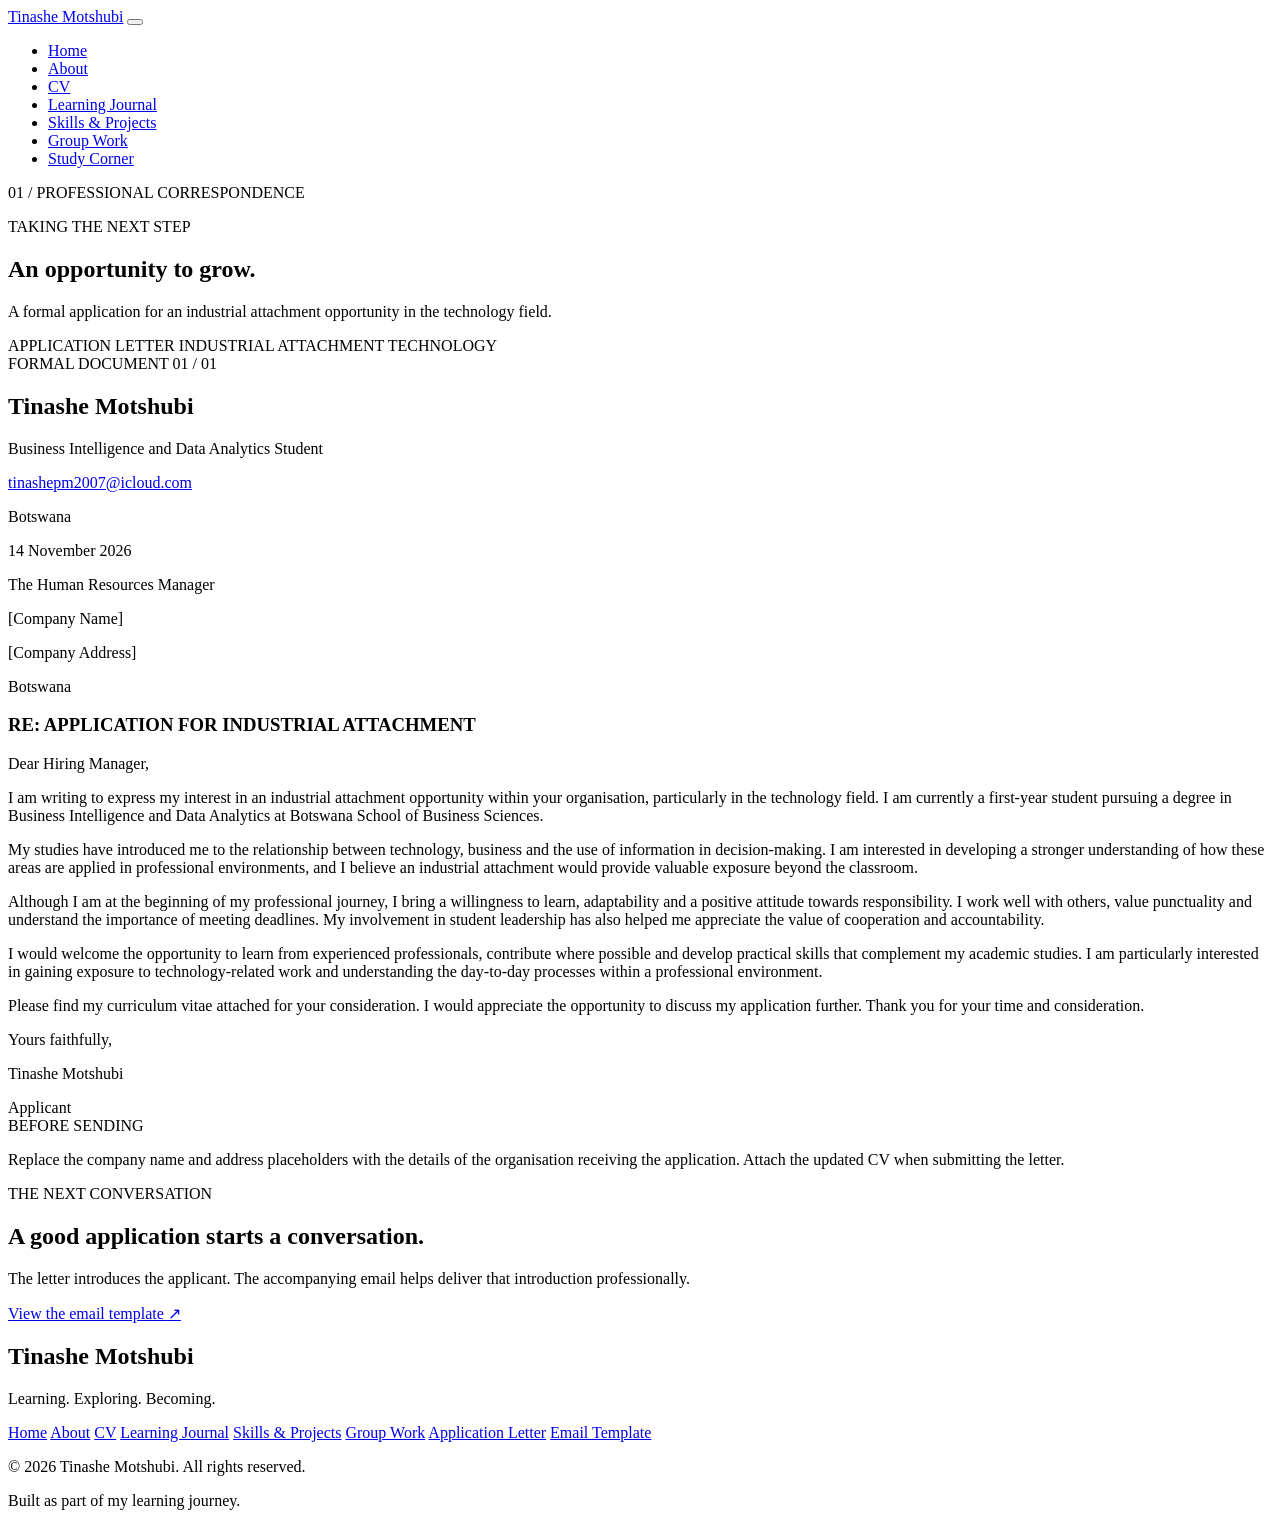
==== application-letter.html @ 74022b86 "Add application letter for industrial attachment This file contains a formal application letter for " ====
<!DOCTYPE html>
<html lang="en">
<head>
    <meta charset="UTF-8">
    <meta name="viewport" content="width=device-width, initial-scale=1.0">
    <meta name="description" content="Industrial attachment application letter by Tinashe Motshubi.">
    <title>Application Letter | Tinashe Motshubi</title>

    <link rel="stylesheet" href="../style.css">
    <script src="../script.js" defer></script>
</head>

<body>

    <header class="site-header">
        <a href="../index.html" class="site-name">Tinashe Motshubi</a>

        <button class="menu-toggle" aria-label="Toggle navigation menu" aria-expanded="false">
            <span></span>
            <span></span>
        </button>

        <nav class="navigation" aria-label="Main navigation">
            <ul class="nav-menu">
                <li><a href="../index.html">Home</a></li>
                <li><a href="about.html">About</a></li>
                <li><a href="cv.html">CV</a></li>
                <li><a href="learning-journey.html">Learning Journal</a></li>
                <li><a href="skills-projects.html">Skills & Projects</a></li>
                <li><a href="group-work.html">Group Work</a></li>
                <li><a href="study-corner.html">Study Corner</a></li>
            </ul>
        </nav>
    </header>


    <main>

        <!-- PAGE INTRODUCTION -->

        <section class="page-hero application-hero">

            <div class="section-label">
                <span>01 / PROFESSIONAL CORRESPONDENCE</span>
            </div>

            <div class="page-hero-content">

                <p class="eyebrow">TAKING THE NEXT STEP</p>

                <h1>
                    An opportunity
                    <span>to grow.</span>
                </h1>

                <p class="hero-description">
                    A formal application for an industrial attachment
                    opportunity in the technology field.
                </p>

            </div>

            <div class="application-meta">
                <span>APPLICATION LETTER</span>
                <span>INDUSTRIAL ATTACHMENT</span>
                <span>TECHNOLOGY</span>
            </div>

        </section>


        <!-- APPLICATION LETTER -->

        <section class="letter-section section-padding">

            <div class="letter-topline">
                <span>FORMAL DOCUMENT</span>
                <span>01 / 01</span>
            </div>


            <article class="application-document">

                <div class="letter-sender">

                    <h2>Tinashe Motshubi</h2>

                    <p>
                        Business Intelligence and Data Analytics Student
                    </p>

                    <a href="mailto:tinashepm2007@icloud.com">
                        tinashepm2007@icloud.com
                    </a>

                    <p>Botswana</p>

                </div>


                <div class="letter-date">
                    14 November 2026
                </div>


                <div class="letter-recipient">

                    <p>The Human Resources Manager</p>
                    <p>[Company Name]</p>
                    <p>[Company Address]</p>
                    <p>Botswana</p>

                </div>


                <h3 class="letter-subject">
                    RE: APPLICATION FOR INDUSTRIAL ATTACHMENT
                </h3>


                <div class="letter-body">

                    <p>Dear Hiring Manager,</p>

                    <p>
                        I am writing to express my interest in an
                        industrial attachment opportunity within your
                        organisation, particularly in the technology
                        field. I am currently a first-year student
                        pursuing a degree in Business Intelligence
                        and Data Analytics at Botswana School of
                        Business Sciences.
                    </p>

                    <p>
                        My studies have introduced me to the relationship
                        between technology, business and the use of
                        information in decision-making. I am interested
                        in developing a stronger understanding of how
                        these areas are applied in professional
                        environments, and I believe an industrial
                        attachment would provide valuable exposure
                        beyond the classroom.
                    </p>

                    <p>
                        Although I am at the beginning of my professional
                        journey, I bring a willingness to learn, adaptability
                        and a positive attitude towards responsibility.
                        I work well with others, value punctuality and
                        understand the importance of meeting deadlines.
                        My involvement in student leadership has also
                        helped me appreciate the value of cooperation
                        and accountability.
                    </p>

                    <p>
                        I would welcome the opportunity to learn from
                        experienced professionals, contribute where
                        possible and develop practical skills that
                        complement my academic studies. I am particularly
                        interested in gaining exposure to technology-related
                        work and understanding the day-to-day processes
                        within a professional environment.
                    </p>

                    <p>
                        Please find my curriculum vitae attached for
                        your consideration. I would appreciate the
                        opportunity to discuss my application further.
                        Thank you for your time and consideration.
                    </p>

                    <p>Yours faithfully,</p>

                    <div class="letter-signature">
                        <p>Tinashe Motshubi</p>
                        <span>Applicant</span>
                    </div>

                </div>

            </article>


            <div class="letter-note">

                <span class="note-label">BEFORE SENDING</span>

                <p>
                    Replace the company name and address placeholders
                    with the details of the organisation receiving
                    the application. Attach the updated CV when
                    submitting the letter.
                </p>

            </div>

        </section>


        <!-- CLOSING -->

        <section class="application-closing section-padding">

            <p class="eyebrow">THE NEXT CONVERSATION</p>

            <h2>
                A good application
                <span>starts a conversation.</span>
            </h2>

            <p>
                The letter introduces the applicant. The accompanying
                email helps deliver that introduction professionally.
            </p>

            <a href="email-template.html" class="text-link">
                View the email template <span aria-hidden="true">↗</span>
            </a>

        </section>

    </main>


    <footer class="site-footer">

        <div class="footer-main">

            <div class="footer-identity">
                <h2>Tinashe Motshubi</h2>
                <p>Learning. Exploring. Becoming.</p>
            </div>

            <div class="footer-links">
                <a href="../index.html">Home</a>
                <a href="about.html">About</a>
                <a href="cv.html">CV</a>
                <a href="learning-journey.html">Learning Journal</a>
                <a href="skills-projects.html">Skills & Projects</a>
                <a href="group-work.html">Group Work</a>
                <a href="application-letter.html">Application Letter</a>
                <a href="email-template.html">Email Template</a>
            </div>

        </div>

        <div class="footer-bottom">
            <p>© 2026 Tinashe Motshubi. All rights reserved.</p>
            <p>Built as part of my learning journey.</p>
        </div>

    </footer>

</body>
</html>
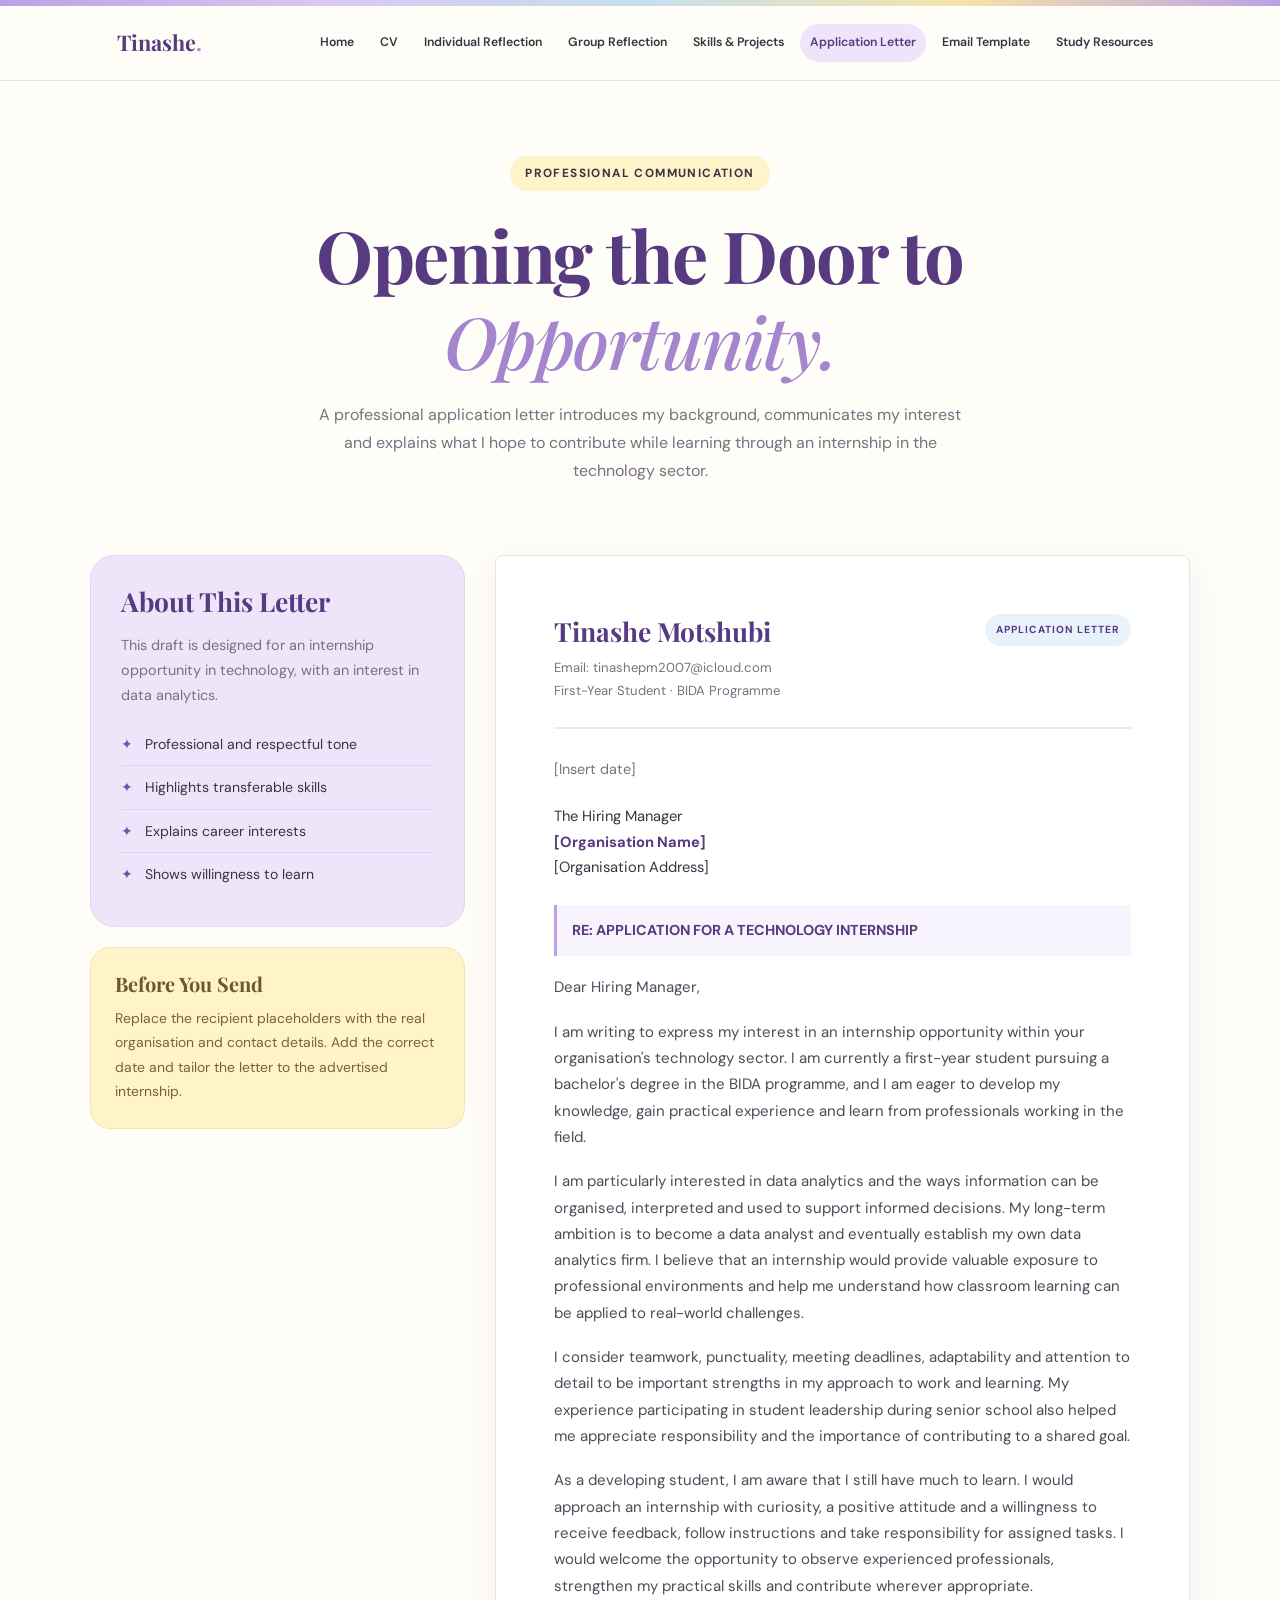
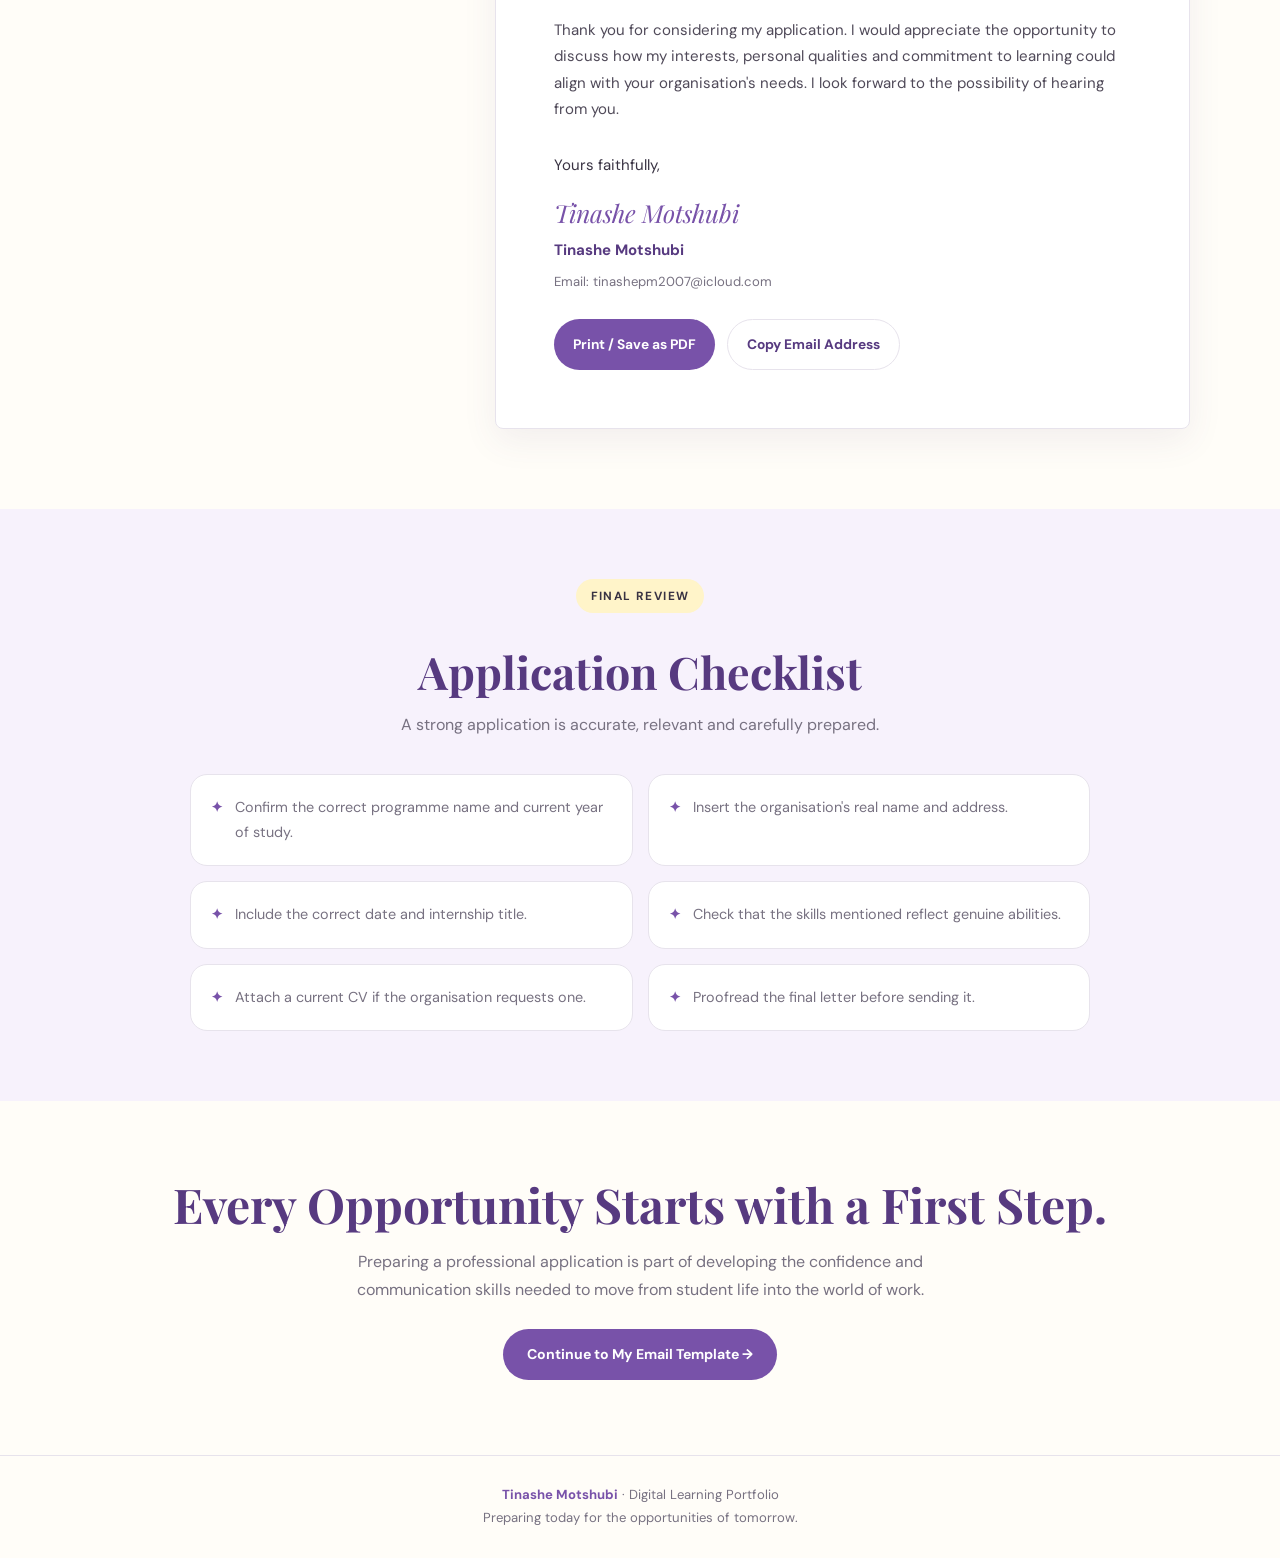
==== commit 33757463: "Create application-letter.html" ====
--- a/application-letter.html
+++ b/application-letter.html
@@ -1,257 +1,846 @@
+
 <!DOCTYPE html>
 <html lang="en">
 <head>
-    <meta charset="UTF-8">
-    <meta name="viewport" content="width=device-width, initial-scale=1.0">
-    <meta name="description" content="Industrial attachment application letter by Tinashe Motshubi.">
-    <title>Application Letter | Tinashe Motshubi</title>
-
-    <link rel="stylesheet" href="../style.css">
-    <script src="../script.js" defer></script>
+  <meta charset="UTF-8">
+  <meta name="viewport" content="width=device-width, initial-scale=1.0">
+  <meta name="description" content="Tinashe Motshubi's internship application letter for opportunities in the technology sector.">
+  <title>Application Letter | Tinashe Motshubi</title>
+
+  <link rel="preconnect" href="https://fonts.googleapis.com">
+  <link rel="preconnect" href="https://fonts.gstatic.com" crossorigin>
+  <link href="https://fonts.googleapis.com/css2?family=DM+Sans:wght@400;500;600;700&family=Playfair+Display:wght@500;600;700&display=swap" rel="stylesheet">
+
+  <style>
+    :root {
+      --cream: #fffdf8;
+      --white: #ffffff;
+      --purple: #7852a9;
+      --purple-dark: #573a80;
+      --lilac: #eee5fa;
+      --blue: #e8f2fb;
+      --yellow: #fff4c9;
+      --silver: #e7e3ec;
+      --text: #393343;
+      --muted: #777181;
+      --shadow: 0 12px 35px rgba(84, 61, 112, 0.08);
+    }
+
+    * {
+      margin: 0;
+      padding: 0;
+      box-sizing: border-box;
+    }
+
+    html {
+      scroll-behavior: smooth;
+    }
+
+    body {
+      font-family: "DM Sans", sans-serif;
+      background: var(--cream);
+      color: var(--text);
+      line-height: 1.75;
+    }
+
+    a {
+      text-decoration: none;
+      color: inherit;
+    }
+
+    .top-strip {
+      height: 6px;
+      background: linear-gradient(
+        90deg,
+        #bca1e6,
+        #d9c8f0,
+        #c6dfef,
+        #f5e4a9,
+        #bca1e6
+      );
+    }
+
+    header {
+      position: sticky;
+      top: 0;
+      z-index: 100;
+      background: rgba(255, 253, 248, 0.97);
+      border-bottom: 1px solid var(--silver);
+    }
+
+    .nav-container {
+      max-width: 1200px;
+      margin: auto;
+      padding: 18px 6%;
+      display: flex;
+      justify-content: space-between;
+      align-items: center;
+      gap: 24px;
+    }
+
+    .brand {
+      font-family: "Playfair Display", serif;
+      font-size: 1.35rem;
+      font-weight: 700;
+      color: var(--purple-dark);
+      white-space: nowrap;
+    }
+
+    .brand span {
+      color: #ad8bd5;
+    }
+
+    .menu-toggle {
+      display: none;
+      padding: 8px 12px;
+      background: white;
+      border: 1px solid var(--silver);
+      border-radius: 10px;
+      font: inherit;
+      color: var(--purple-dark);
+      cursor: pointer;
+    }
+
+    nav {
+      display: flex;
+      flex-wrap: wrap;
+      justify-content: flex-end;
+      gap: 6px;
+    }
+
+    nav a {
+      padding: 8px 10px;
+      border-radius: 30px;
+      font-size: 0.77rem;
+      font-weight: 600;
+      transition: 0.25s;
+    }
+
+    nav a:hover,
+    nav a.active {
+      background: var(--lilac);
+      color: var(--purple-dark);
+    }
+
+    .hero {
+      max-width: 1100px;
+      margin: auto;
+      padding: 75px 6% 45px;
+      text-align: center;
+    }
+
+    .eyebrow {
+      display: inline-block;
+      background: var(--yellow);
+      padding: 7px 15px;
+      border-radius: 30px;
+      font-size: 0.74rem;
+      font-weight: 700;
+      letter-spacing: 1.4px;
+      text-transform: uppercase;
+      margin-bottom: 20px;
+    }
+
+    h1,
+    h2,
+    h3 {
+      font-family: "Playfair Display", serif;
+      line-height: 1.2;
+    }
+
+    h1 {
+      font-size: clamp(2.6rem, 6vw, 4.5rem);
+      color: var(--purple-dark);
+      letter-spacing: -1.5px;
+      margin-bottom: 18px;
+    }
+
+    h1 em {
+      color: #a585ce;
+      font-weight: 500;
+    }
+
+    .hero p {
+      max-width: 660px;
+      margin: auto;
+      color: var(--muted);
+    }
+
+    .letter-section {
+      padding: 25px 6% 80px;
+    }
+
+    .letter-layout {
+      max-width: 1100px;
+      margin: auto;
+      display: grid;
+      grid-template-columns: 0.7fr 1.3fr;
+      align-items: start;
+      gap: 30px;
+    }
+
+    .side-panel {
+      position: sticky;
+      top: 110px;
+    }
+
+    .side-card {
+      background: var(--lilac);
+      border: 1px solid #e1d4f2;
+      border-radius: 24px;
+      padding: 30px;
+      margin-bottom: 20px;
+    }
+
+    .side-card h2 {
+      font-size: 1.65rem;
+      color: var(--purple-dark);
+      margin-bottom: 15px;
+    }
+
+    .side-card p {
+      color: var(--muted);
+      font-size: 0.9rem;
+      margin-bottom: 14px;
+    }
+
+    .side-card ul {
+      list-style: none;
+    }
+
+    .side-card li {
+      position: relative;
+      padding: 9px 0 9px 24px;
+      border-bottom: 1px solid rgba(120, 82, 169, 0.13);
+      color: var(--text);
+      font-size: 0.88rem;
+    }
+
+    .side-card li:last-child {
+      border-bottom: none;
+    }
+
+    .side-card li::before {
+      content: "✦";
+      position: absolute;
+      left: 0;
+      color: var(--purple);
+    }
+
+    .tip-card {
+      background: var(--yellow);
+      border: 1px solid #f1e5b6;
+      border-radius: 20px;
+      padding: 24px;
+    }
+
+    .tip-card h3 {
+      color: #6c592b;
+      font-size: 1.25rem;
+      margin-bottom: 10px;
+    }
+
+    .tip-card p {
+      color: #75643b;
+      font-size: 0.87rem;
+    }
+
+    .letter-paper {
+      background: white;
+      border: 1px solid var(--silver);
+      border-radius: 8px;
+      padding: clamp(25px, 5vw, 58px);
+      box-shadow: var(--shadow);
+      position: relative;
+    }
+
+    .paper-top {
+      display: flex;
+      justify-content: space-between;
+      align-items: flex-start;
+      gap: 15px;
+      padding-bottom: 24px;
+      border-bottom: 2px solid var(--lilac);
+      margin-bottom: 28px;
+    }
+
+    .sender-name {
+      font-family: "Playfair Display", serif;
+      font-size: 1.65rem;
+      font-weight: 700;
+      color: var(--purple-dark);
+      line-height: 1.3;
+    }
+
+    .sender-details {
+      color: var(--muted);
+      font-size: 0.82rem;
+      margin-top: 8px;
+      overflow-wrap: anywhere;
+    }
+
+    .document-label {
+      background: var(--blue);
+      color: var(--purple-dark);
+      border-radius: 20px;
+      padding: 7px 11px;
+      text-transform: uppercase;
+      letter-spacing: 1px;
+      font-size: 0.64rem;
+      font-weight: 700;
+      white-space: nowrap;
+    }
+
+    .letter-date {
+      margin-bottom: 22px;
+      color: var(--muted);
+      font-size: 0.9rem;
+    }
+
+    .recipient {
+      margin-bottom: 24px;
+      font-size: 0.92rem;
+    }
+
+    .recipient strong {
+      color: var(--purple-dark);
+    }
+
+    .subject {
+      font-weight: 700;
+      color: var(--purple-dark);
+      margin: 24px 0 18px;
+      padding: 13px 15px;
+      background: #f8f4fd;
+      border-left: 3px solid #bca1e6;
+      font-size: 0.9rem;
+    }
+
+    .letter-body p {
+      font-size: 0.94rem;
+      margin-bottom: 18px;
+      color: #504a59;
+    }
+
+    .letter-body strong {
+      color: var(--purple-dark);
+    }
+
+    .sign-off {
+      margin-top: 30px;
+      font-size: 0.94rem;
+    }
+
+    .signature {
+      font-family: "Playfair Display", serif;
+      color: var(--purple);
+      font-size: 1.55rem;
+      font-style: italic;
+      margin: 12px 0 3px;
+    }
+
+    .letter-name {
+      font-weight: 700;
+      color: var(--purple-dark);
+    }
+
+    .action-row {
+      display: flex;
+      flex-wrap: wrap;
+      gap: 12px;
+      margin-top: 25px;
+    }
+
+    .action-button {
+      display: inline-block;
+      border: none;
+      border-radius: 30px;
+      padding: 12px 19px;
+      background: var(--purple);
+      color: white;
+      font: inherit;
+      font-size: 0.86rem;
+      font-weight: 700;
+      cursor: pointer;
+      transition: 0.25s;
+    }
+
+    .action-button:hover {
+      background: var(--purple-dark);
+      transform: translateY(-2px);
+    }
+
+    .action-button.secondary {
+      background: white;
+      color: var(--purple-dark);
+      border: 1px solid var(--silver);
+    }
+
+    .action-button.secondary:hover {
+      background: var(--lilac);
+    }
+
+    .checklist-section {
+      background: #f7f2fc;
+      padding: 70px 6%;
+    }
+
+    .checklist-inner {
+      max-width: 900px;
+      margin: auto;
+    }
+
+    .section-heading {
+      text-align: center;
+      margin-bottom: 35px;
+    }
+
+    .section-heading h2 {
+      color: var(--purple-dark);
+      font-size: clamp(2rem, 4vw, 2.8rem);
+      margin: 12px 0;
+    }
+
+    .section-heading p {
+      color: var(--muted);
+    }
+
+    .checklist {
+      display: grid;
+      grid-template-columns: repeat(2, minmax(0, 1fr));
+      gap: 15px;
+    }
+
+    .check-item {
+      display: flex;
+      align-items: flex-start;
+      gap: 12px;
+      padding: 20px;
+      border: 1px solid var(--silver);
+      border-radius: 17px;
+      background: white;
+      font-size: 0.9rem;
+      color: var(--muted);
+    }
+
+    .check-item span {
+      color: var(--purple);
+      font-weight: 700;
+    }
+
+    .closing {
+      text-align: center;
+      padding: 75px 6%;
+    }
+
+    .closing h2 {
+      color: var(--purple-dark);
+      font-size: clamp(2rem, 4vw, 3rem);
+      margin-bottom: 15px;
+    }
+
+    .closing p {
+      max-width: 650px;
+      margin: auto;
+      color: var(--muted);
+    }
+
+    .next-link {
+      display: inline-block;
+      margin-top: 25px;
+      background: var(--purple);
+      color: white;
+      padding: 13px 24px;
+      border-radius: 30px;
+      font-size: 0.88rem;
+      font-weight: 700;
+      transition: 0.25s;
+    }
+
+    .next-link:hover {
+      background: var(--purple-dark);
+      transform: translateY(-2px);
+    }
+
+    footer {
+      border-top: 1px solid var(--silver);
+      padding: 28px 6%;
+      text-align: center;
+      color: var(--muted);
+      font-size: 0.82rem;
+    }
+
+    footer strong {
+      color: var(--purple);
+    }
+
+    @media (max-width: 900px) {
+      .nav-container {
+        flex-wrap: wrap;
+      }
+
+      .menu-toggle {
+        display: block;
+      }
+
+      nav {
+        display: none;
+        width: 100%;
+        flex-direction: column;
+        align-items: stretch;
+      }
+
+      nav.open {
+        display: flex;
+      }
+
+      nav a {
+        padding: 10px 13px;
+      }
+
+      .letter-layout {
+        grid-template-columns: 1fr;
+      }
+
+      .side-panel {
+        position: static;
+      }
+    }
+
+    @media (max-width: 600px) {
+      .letter-section {
+        padding-left: 4%;
+        padding-right: 4%;
+      }
+
+      .letter-paper {
+        padding: 25px 20px;
+      }
+
+      .paper-top {
+        flex-direction: column;
+      }
+
+      .checklist {
+        grid-template-columns: 1fr;
+      }
+
+      .section-heading {
+        padding: 0 8px;
+      }
+    }
+
+    @media print {
+      @page {
+        size: A4;
+        margin: 18mm;
+      }
+
+      body {
+        background: white;
+        font-size: 11pt;
+      }
+
+      header,
+      .top-strip,
+      .hero,
+      .side-panel,
+      .action-row,
+      .checklist-section,
+      .closing,
+      footer {
+        display: none !important;
+      }
+
+      .letter-section {
+        padding: 0;
+      }
+
+      .letter-layout {
+        display: block;
+        max-width: none;
+      }
+
+      .letter-paper {
+        border: none;
+        box-shadow: none;
+        padding: 0;
+      }
+
+      .paper-top {
+        margin-bottom: 20px;
+      }
+
+      .letter-body p {
+        font-size: 10.5pt;
+        line-height: 1.6;
+      }
+
+      .subject {
+        background: white;
+      }
+    }
+  </style>
 </head>
 
 <body>
-
-    <header class="site-header">
-        <a href="../index.html" class="site-name">Tinashe Motshubi</a>
-
-        <button class="menu-toggle" aria-label="Toggle navigation menu" aria-expanded="false">
-            <span></span>
-            <span></span>
-        </button>
-
-        <nav class="navigation" aria-label="Main navigation">
-            <ul class="nav-menu">
-                <li><a href="../index.html">Home</a></li>
-                <li><a href="about.html">About</a></li>
-                <li><a href="cv.html">CV</a></li>
-                <li><a href="learning-journey.html">Learning Journal</a></li>
-                <li><a href="skills-projects.html">Skills & Projects</a></li>
-                <li><a href="group-work.html">Group Work</a></li>
-                <li><a href="study-corner.html">Study Corner</a></li>
+  <div class="top-strip"></div>
+
+  <header>
+    <div class="nav-container">
+      <a href="index.html" class="brand">Tinashe<span>.</span></a>
+
+      <button
+        class="menu-toggle"
+        id="menuToggle"
+        aria-label="Toggle navigation"
+        aria-expanded="false"
+      >
+        ☰ Menu
+      </button>
+
+      <nav id="mainNav">
+        <a href="index.html">Home</a>
+        <a href="cv.html">CV</a>
+        <a href="individual-reflection.html">Individual Reflection</a>
+        <a href="group-reflection.html">Group Reflection</a>
+        <a href="skills-projects.html">Skills & Projects</a>
+        <a href="application-letter.html" class="active">Application Letter</a>
+        <a href="email-template.html">Email Template</a>
+        <a href="study-resources.html">Study Resources</a>
+      </nav>
+    </div>
+  </header>
+
+  <main>
+    <section class="hero">
+      <span class="eyebrow">Professional Communication</span>
+      <h1>Opening the Door to <em>Opportunity.</em></h1>
+      <p>
+        A professional application letter introduces my background,
+        communicates my interest and explains what I hope to contribute
+        while learning through an internship in the technology sector.
+      </p>
+    </section>
+
+    <section class="letter-section">
+      <div class="letter-layout">
+
+        <aside class="side-panel">
+          <div class="side-card">
+            <h2>About This Letter</h2>
+            <p>
+              This draft is designed for an internship opportunity in
+              technology, with an interest in data analytics.
+            </p>
+
+            <ul>
+              <li>Professional and respectful tone</li>
+              <li>Highlights transferable skills</li>
+              <li>Explains career interests</li>
+              <li>Shows willingness to learn</li>
             </ul>
-        </nav>
-    </header>
-
-
-    <main>
-
-        <!-- PAGE INTRODUCTION -->
-
-        <section class="page-hero application-hero">
-
-            <div class="section-label">
-                <span>01 / PROFESSIONAL CORRESPONDENCE</span>
+          </div>
+
+          <div class="tip-card">
+            <h3>Before You Send</h3>
+            <p>
+              Replace the recipient placeholders with the real organisation
+              and contact details. Add the correct date and tailor the letter
+              to the advertised internship.
+            </p>
+          </div>
+        </aside>
+
+        <article class="letter-paper">
+          <div class="paper-top">
+            <div>
+              <div class="sender-name">Tinashe Motshubi</div>
+              <div class="sender-details">
+                Email: tinashepm2007@icloud.com<br>
+                First-Year Student · BIDA Programme
+              </div>
             </div>
 
-            <div class="page-hero-content">
-
-                <p class="eyebrow">TAKING THE NEXT STEP</p>
-
-                <h1>
-                    An opportunity
-                    <span>to grow.</span>
-                </h1>
-
-                <p class="hero-description">
-                    A formal application for an industrial attachment
-                    opportunity in the technology field.
-                </p>
-
+            <span class="document-label">Application Letter</span>
+          </div>
+
+          <p class="letter-date">[Insert date]</p>
+
+          <div class="recipient">
+            The Hiring Manager<br>
+            <strong>[Organisation Name]</strong><br>
+            [Organisation Address]
+          </div>
+
+          <p class="subject">
+            RE: APPLICATION FOR A TECHNOLOGY INTERNSHIP
+          </p>
+
+          <div class="letter-body">
+            <p>Dear Hiring Manager,</p>
+
+            <p>
+              I am writing to express my interest in an internship opportunity
+              within your organisation's technology sector. I am currently a
+              first-year student pursuing a bachelor's degree in the BIDA
+              programme, and I am eager to develop my knowledge, gain practical
+              experience and learn from professionals working in the field.
+            </p>
+
+            <p>
+              I am particularly interested in data analytics and the ways
+              information can be organised, interpreted and used to support
+              informed decisions. My long-term ambition is to become a data
+              analyst and eventually establish my own data analytics firm.
+              I believe that an internship would provide valuable exposure
+              to professional environments and help me understand how
+              classroom learning can be applied to real-world challenges.
+            </p>
+
+            <p>
+              I consider teamwork, punctuality, meeting deadlines,
+              adaptability and attention to detail to be important strengths
+              in my approach to work and learning. My experience participating
+              in student leadership during senior school also helped me
+              appreciate responsibility and the importance of contributing
+              to a shared goal.
+            </p>
+
+            <p>
+              As a developing student, I am aware that I still have much to
+              learn. I would approach an internship with curiosity, a positive
+              attitude and a willingness to receive feedback, follow
+              instructions and take responsibility for assigned tasks.
+              I would welcome the opportunity to observe experienced
+              professionals, strengthen my practical skills and contribute
+              wherever appropriate.
+            </p>
+
+            <p>
+              Thank you for considering my application. I would appreciate
+              the opportunity to discuss how my interests, personal qualities
+              and commitment to learning could align with your organisation's
+              needs. I look forward to the possibility of hearing from you.
+            </p>
+
+            <div class="sign-off">
+              Yours faithfully,
+
+              <div class="signature">Tinashe Motshubi</div>
+              <div class="letter-name">Tinashe Motshubi</div>
+              <div class="sender-details">
+                Email: tinashepm2007@icloud.com
+              </div>
             </div>
-
-            <div class="application-meta">
-                <span>APPLICATION LETTER</span>
-                <span>INDUSTRIAL ATTACHMENT</span>
-                <span>TECHNOLOGY</span>
-            </div>
-
-        </section>
-
-
-        <!-- APPLICATION LETTER -->
-
-        <section class="letter-section section-padding">
-
-            <div class="letter-topline">
-                <span>FORMAL DOCUMENT</span>
-                <span>01 / 01</span>
-            </div>
-
-
-            <article class="application-document">
-
-                <div class="letter-sender">
-
-                    <h2>Tinashe Motshubi</h2>
-
-                    <p>
-                        Business Intelligence and Data Analytics Student
-                    </p>
-
-                    <a href="mailto:tinashepm2007@icloud.com">
-                        tinashepm2007@icloud.com
-                    </a>
-
-                    <p>Botswana</p>
-
-                </div>
-
-
-                <div class="letter-date">
-                    14 November 2026
-                </div>
-
-
-                <div class="letter-recipient">
-
-                    <p>The Human Resources Manager</p>
-                    <p>[Company Name]</p>
-                    <p>[Company Address]</p>
-                    <p>Botswana</p>
-
-                </div>
-
-
-                <h3 class="letter-subject">
-                    RE: APPLICATION FOR INDUSTRIAL ATTACHMENT
-                </h3>
-
-
-                <div class="letter-body">
-
-                    <p>Dear Hiring Manager,</p>
-
-                    <p>
-                        I am writing to express my interest in an
-                        industrial attachment opportunity within your
-                        organisation, particularly in the technology
-                        field. I am currently a first-year student
-                        pursuing a degree in Business Intelligence
-                        and Data Analytics at Botswana School of
-                        Business Sciences.
-                    </p>
-
-                    <p>
-                        My studies have introduced me to the relationship
-                        between technology, business and the use of
-                        information in decision-making. I am interested
-                        in developing a stronger understanding of how
-                        these areas are applied in professional
-                        environments, and I believe an industrial
-                        attachment would provide valuable exposure
-                        beyond the classroom.
-                    </p>
-
-                    <p>
-                        Although I am at the beginning of my professional
-                        journey, I bring a willingness to learn, adaptability
-                        and a positive attitude towards responsibility.
-                        I work well with others, value punctuality and
-                        understand the importance of meeting deadlines.
-                        My involvement in student leadership has also
-                        helped me appreciate the value of cooperation
-                        and accountability.
-                    </p>
-
-                    <p>
-                        I would welcome the opportunity to learn from
-                        experienced professionals, contribute where
-                        possible and develop practical skills that
-                        complement my academic studies. I am particularly
-                        interested in gaining exposure to technology-related
-                        work and understanding the day-to-day processes
-                        within a professional environment.
-                    </p>
-
-                    <p>
-                        Please find my curriculum vitae attached for
-                        your consideration. I would appreciate the
-                        opportunity to discuss my application further.
-                        Thank you for your time and consideration.
-                    </p>
-
-                    <p>Yours faithfully,</p>
-
-                    <div class="letter-signature">
-                        <p>Tinashe Motshubi</p>
-                        <span>Applicant</span>
-                    </div>
-
-                </div>
-
-            </article>
-
-
-            <div class="letter-note">
-
-                <span class="note-label">BEFORE SENDING</span>
-
-                <p>
-                    Replace the company name and address placeholders
-                    with the details of the organisation receiving
-                    the application. Attach the updated CV when
-                    submitting the letter.
-                </p>
-
-            </div>
-
-        </section>
-
-
-        <!-- CLOSING -->
-
-        <section class="application-closing section-padding">
-
-            <p class="eyebrow">THE NEXT CONVERSATION</p>
-
-            <h2>
-                A good application
-                <span>starts a conversation.</span>
-            </h2>
-
-            <p>
-                The letter introduces the applicant. The accompanying
-                email helps deliver that introduction professionally.
-            </p>
-
-            <a href="email-template.html" class="text-link">
-                View the email template <span aria-hidden="true">↗</span>
-            </a>
-
-        </section>
-
-    </main>
-
-
-    <footer class="site-footer">
-
-        <div class="footer-main">
-
-            <div class="footer-identity">
-                <h2>Tinashe Motshubi</h2>
-                <p>Learning. Exploring. Becoming.</p>
-            </div>
-
-            <div class="footer-links">
-                <a href="../index.html">Home</a>
-                <a href="about.html">About</a>
-                <a href="cv.html">CV</a>
-                <a href="learning-journey.html">Learning Journal</a>
-                <a href="skills-projects.html">Skills & Projects</a>
-                <a href="group-work.html">Group Work</a>
-                <a href="application-letter.html">Application Letter</a>
-                <a href="email-template.html">Email Template</a>
-            </div>
-
+          </div>
+
+          <div class="action-row">
+            <button class="action-button" onclick="window.print()">
+              Print / Save as PDF
+            </button>
+
+            <button
+              class="action-button secondary"
+              id="copyEmail"
+              type="button"
+            >
+              Copy Email Address
+            </button>
+          </div>
+        </article>
+      </div>
+    </section>
+
+    <section class="checklist-section">
+      <div class="checklist-inner">
+        <div class="section-heading">
+          <span class="eyebrow">Final Review</span>
+          <h2>Application Checklist</h2>
+          <p>
+            A strong application is accurate, relevant and carefully prepared.
+          </p>
         </div>
 
-        <div class="footer-bottom">
-            <p>© 2026 Tinashe Motshubi. All rights reserved.</p>
-            <p>Built as part of my learning journey.</p>
+        <div class="checklist">
+          <div class="check-item">
+            <span>✦</span>
+            <p>Confirm the correct programme name and current year of study.</p>
+          </div>
+
+          <div class="check-item">
+            <span>✦</span>
+            <p>Insert the organisation's real name and address.</p>
+          </div>
+
+          <div class="check-item">
+            <span>✦</span>
+            <p>Include the correct date and internship title.</p>
+          </div>
+
+          <div class="check-item">
+            <span>✦</span>
+            <p>Check that the skills mentioned reflect genuine abilities.</p>
+          </div>
+
+          <div class="check-item">
+            <span>✦</span>
+            <p>Attach a current CV if the organisation requests one.</p>
+          </div>
+
+          <div class="check-item">
+            <span>✦</span>
+            <p>Proofread the final letter before sending it.</p>
+          </div>
         </div>
-
-    </footer>
-
+      </div>
+    </section>
+
+    <section class="closing">
+      <h2>Every Opportunity Starts with a First Step.</h2>
+      <p>
+        Preparing a professional application is part of developing the
+        confidence and communication skills needed to move from student
+        life into the world of work.
+      </p>
+
+      <a href="email-template.html" class="next-link">
+        Continue to My Email Template →
+      </a>
+    </section>
+  </main>
+
+  <footer>
+    <p><strong>Tinashe Motshubi</strong> · Digital Learning Portfolio</p>
+    <p>Preparing today for the opportunities of tomorrow.</p>
+  </footer>
+
+  <script>
+    const menuToggle = document.getElementById("menuToggle");
+    const mainNav = document.getElementById("mainNav");
+
+    menuToggle.addEventListener("click", function () {
+      const isOpen = mainNav.classList.toggle("open");
+      menuToggle.setAttribute("aria-expanded", isOpen);
+    });
+
+    mainNav.querySelectorAll("a").forEach(function (link) {
+      link.addEventListener("click", function () {
+        mainNav.classList.remove("open");
+        menuToggle.setAttribute("aria-expanded", "false");
+      });
+    });
+
+    document.getElementById("copyEmail").addEventListener("click", async function () {
+      const email = "tinashepm2007@icloud.com";
+
+      try {
+        await navigator.clipboard.writeText(email);
+        this.textContent = "Email Copied!";
+      } catch (error) {
+        window.prompt("Copy this email address:", email);
+      }
+    });
+  </script>
 </body>
 </html>
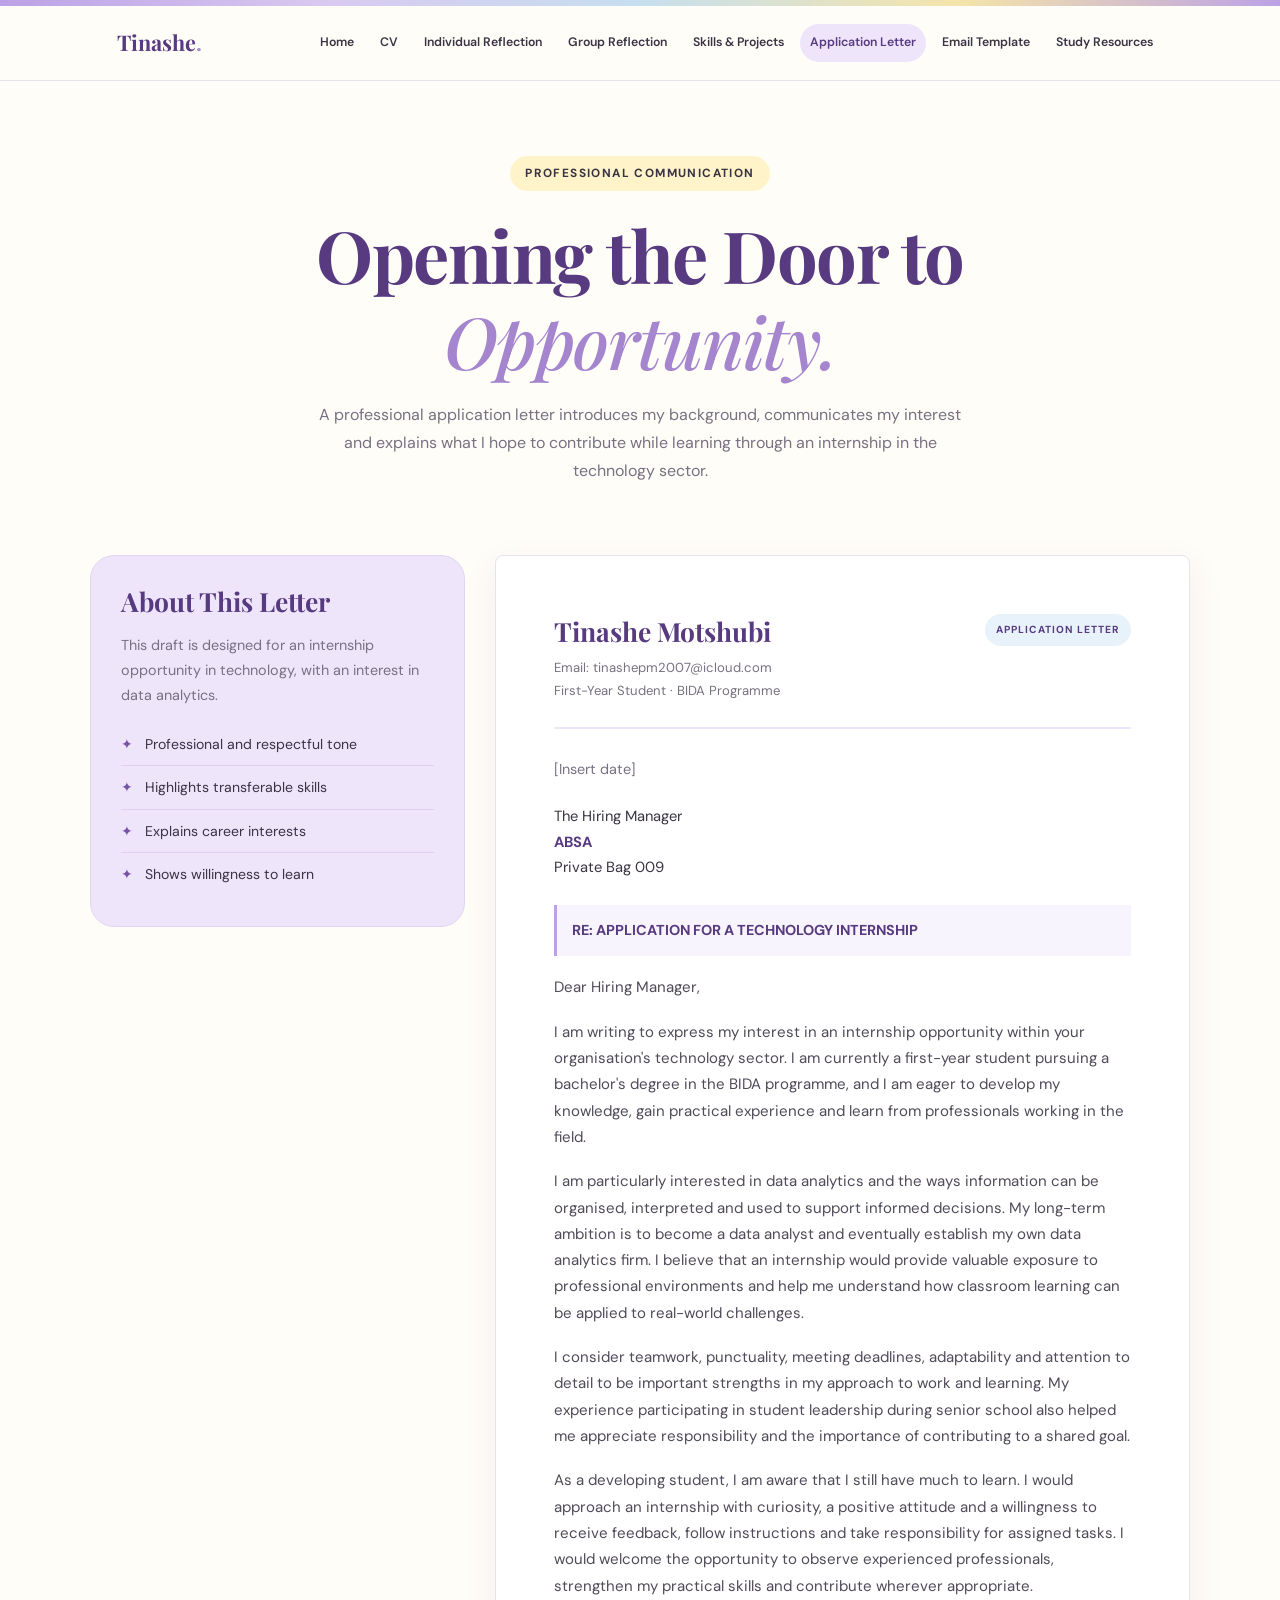
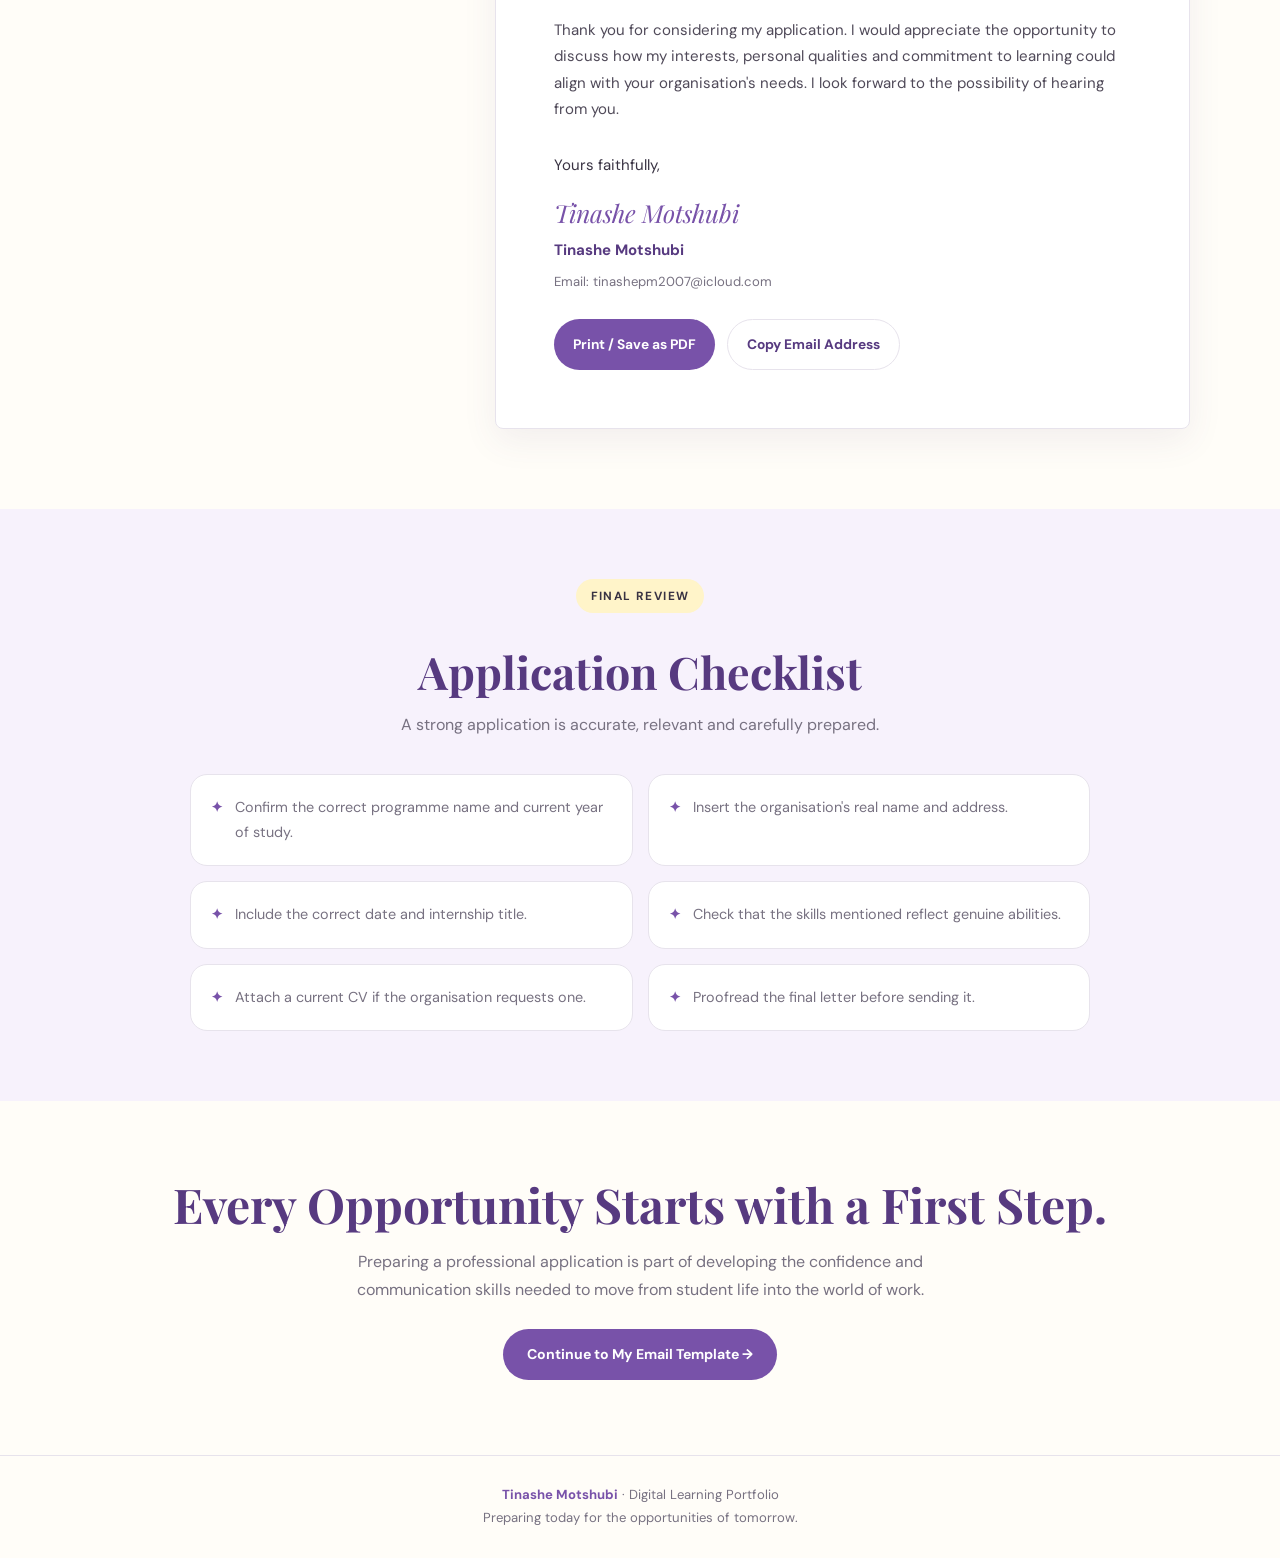
==== commit ab6d4498: "Update application-letter.html" ====
--- a/application-letter.html
+++ b/application-letter.html
@@ -642,14 +642,6 @@
             </ul>
           </div>
 
-          <div class="tip-card">
-            <h3>Before You Send</h3>
-            <p>
-              Replace the recipient placeholders with the real organisation
-              and contact details. Add the correct date and tailor the letter
-              to the advertised internship.
-            </p>
-          </div>
         </aside>
 
         <article class="letter-paper">
@@ -669,8 +661,8 @@
 
           <div class="recipient">
             The Hiring Manager<br>
-            <strong>[Organisation Name]</strong><br>
-            [Organisation Address]
+            <strong>ABSA</strong><br>
+            Private Bag 009
           </div>
 
           <p class="subject">
